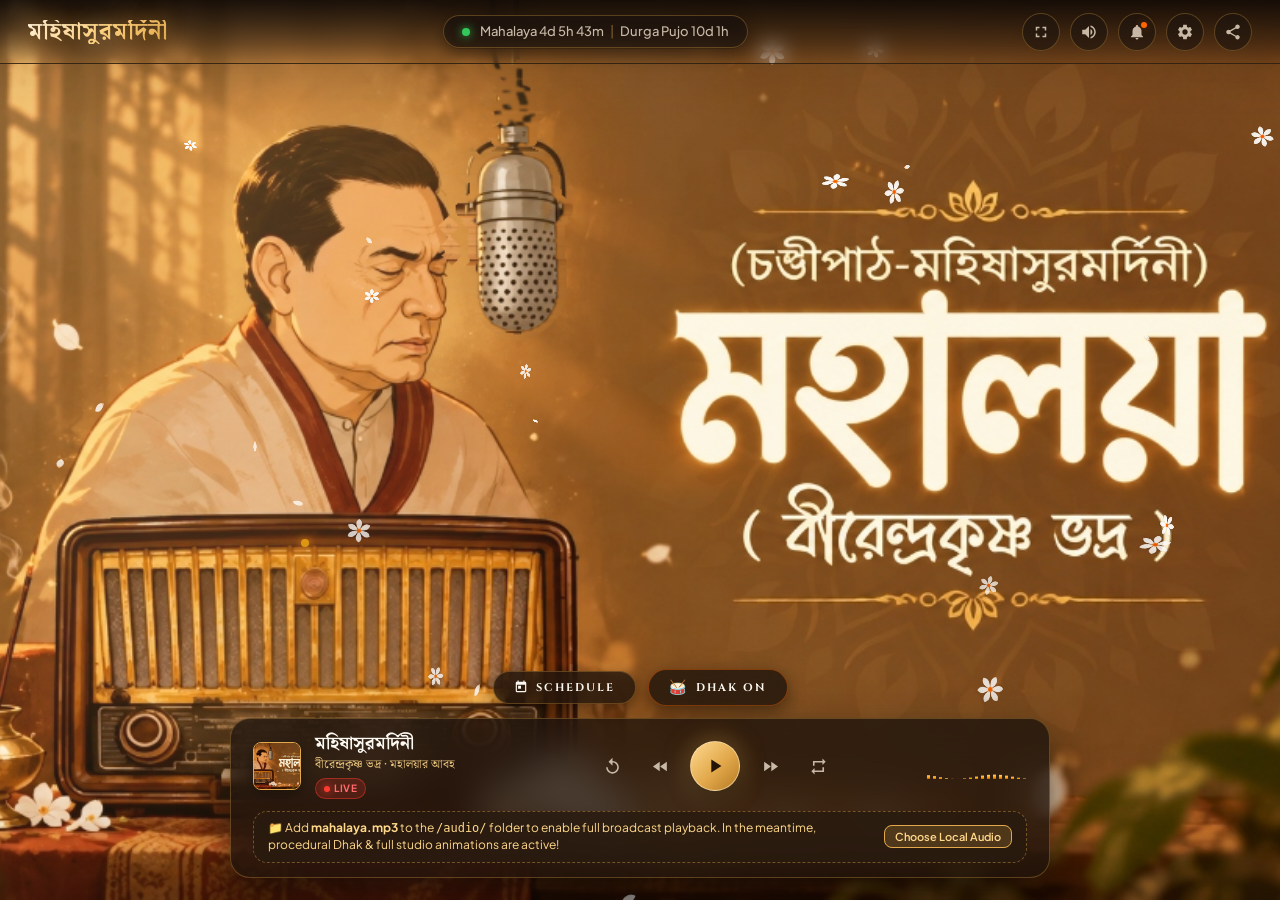
==== index.html @ e79a0636 "Initial Mahalaya website" ====
<!DOCTYPE html>
<html lang="bn">
<head>
  <meta charset="UTF-8">
  <meta name="viewport" content="width=device-width, initial-scale=1.0, maximum-scale=5.0">
  <title>মহিষাসুরমর্দিনী | মহালয়ার পুণ্য প্রভাত - বীরেন্দ্রকৃষ্ণ ভদ্র</title>
  <meta name="description" content="মহিষাসুরমর্দিনী - মহালয়ার পুণ্য প্রভাতে বীরেন্দ্রকৃষ্ণ ভদ্রের চণ্ডীপাঠ ও ঐতিহ্যবাহী ঢাকের আবহ। জীবন্ত মহালয়া আর্টওয়ার্ক ও পূর্ণপর্দা ডিজিটাল রেডিও অভিজ্ঞতা।">
  <meta name="theme-color" content="#120c08">

  <!-- Google Fonts: Heritage Bengali & Classical Display -->
  <link rel="preconnect" href="https://fonts.googleapis.com">
  <link rel="preconnect" href="https://fonts.gstatic.com" crossorigin>
  <link href="https://fonts.googleapis.com/css2?family=Cinzel:wght@600;700;800;900&family=Noto+Serif+Bengali:wght@400;600;700;800&family=Plus+Jakarta+Sans:wght@400;500;600;700&display=swap" rel="stylesheet">

  <link rel="stylesheet" href="css/style.css">
</head>
<body class="fullscreen-app">

  <!-- =======================================================================
       FULLSCREEN CINEMATIC ARTWORK STAGE (FILLS ENTIRE SCREEN)
       ======================================================================= -->
  <div class="fullscreen-stage" aria-label="মহালয়া পূর্ণপর্দা সম্প্রচারমঞ্চ">
    <div class="art-stage-container">
      <div class="camera-breathe">
        <!-- Layer 1: Inpainted Studio Background Base -->
        <img src="assets/art_base_inpainted.png" alt="মহালয়া স্টুডিও প্রেক্ষাপট" class="art-layer layer-base">

        <!-- Layer 2: Narrator Torso / Breathing Animation -->
        <img src="assets/narrator_torso.png" alt="" class="art-layer layer-torso" aria-hidden="true">

        <!-- Layer 3: Narrator Head / Quiet Concentration Micro-Nod -->
        <img src="assets/narrator_head.png" alt="" class="art-layer layer-head" aria-hidden="true">

        <!-- Layer 4: Vintage Studio Ribbon Microphone (Pendulum Sway) -->
        <img src="assets/mic_layer.png" alt="" class="art-layer layer-mic" aria-hidden="true">

        <!-- Layer 5: Foreground Table, Stationary Radio, Incense Burner, Table Flowers -->
        <img src="assets/foreground_layer.png" alt="" class="art-layer layer-foreground" aria-hidden="true">

        <!-- Layer 6: Vintage Tube Radio Warm Valve Glow Overlay -->
        <div class="radio-valve-glow" aria-hidden="true"></div>

        <!-- Layer 7: Radio Indicator / Tuning Light -->
        <div class="radio-indicator-light" aria-hidden="true"></div>

        <!-- Layer 8: Incense Smoke Simulation Canvas -->
        <canvas id="smokeCanvas" class="smoke-canvas" aria-hidden="true"></canvas>

        <!-- Layer 9: Sheuli Flower Shower Canvas (White star petals + Saffron center) -->
        <canvas id="sheuliCanvas" class="sheuli-canvas" aria-hidden="true"></canvas>

        <!-- Layer 10: Golden Morning God-Rays & Studio Warmth Overlay -->
        <div class="god-rays-overlay" aria-hidden="true"></div>

        <!-- Layer 11: Soft Studio Vignette -->
        <div class="studio-vignette" aria-hidden="true"></div>
      </div>
    </div>
  </div>

  <!-- =======================================================================
       SITE HEADER (FLOATING GLASS BAR OVER ARTWORK)
       ======================================================================= -->
  <header class="site-header" role="banner">
    <!-- Brand / Title: মহিষাসুরমর্দিনী -->
    <div class="brand" aria-label="মহিষাসুরমর্দিনী">
      <span class="brand-title">মহিষাসুরমর্দিনী</span>
    </div>

    <!-- Center Glass Status Pill (Countdowns ONLY, no online count) -->
    <div class="status-pill" role="status" aria-live="polite">
      <span class="live-dot"></span>
      <span class="pill-text">
        <span id="mahalayaCountdown">Mahalaya 4d 5h 43m</span>
        <span class="pill-sep">|</span>
        <span id="durgaPujoCountdown">Durga Pujo 10d 1h</span>
      </span>
    </div>

    <!-- Right Header Action Icons -->
    <div class="header-actions">
      <!-- Fullscreen Toggle Button -->
      <button class="icon-btn" id="btnFullscreen" title="পূর্ণপর্দা মোড (Full Screen)" aria-label="Toggle Full Screen">
        <svg viewBox="0 0 24 24" fill="currentColor">
          <path d="M7 14H5v5h5v-2H7v-3zm-2-4h2V7h3V5H5v5zm12 7h-3v2h5v-5h-2v3zM14 5v2h3v3h2V5h-5z"/>
        </svg>
      </button>

      <!-- Mute / Unmute Quick Sound -->
      <button class="icon-btn" id="btnMute" title="শব্দ নিয়ন্ত্রণ (Sound)" aria-label="Toggle Mute">
        <svg viewBox="0 0 24 24" fill="currentColor">
          <path d="M3 9v6h4l5 5V4L7 9H3zm13.5 3c0-1.77-1.02-3.29-2.5-4.03v8.05c1.48-.73 2.5-2.25 2.5-4.02zM14 3.23v2.06c2.89.86 5 3.54 5 6.71s-2.11 5.85-5 6.71v2.06c4.01-.91 7-4.49 7-8.77s-2.99-7.86-7-8.77z"/>
        </svg>
      </button>

      <!-- Notifications -->
      <button class="icon-btn" id="btnNotif" title="বিজ্ঞপ্তি (Notifications)" aria-label="Notifications">
        <span class="badge-dot"></span>
        <svg viewBox="0 0 24 24" fill="currentColor">
          <path d="M12 22c1.1 0 2-.9 2-2h-4c0 1.1.89 2 2 2zm6-6v-5c0-3.07-1.64-5.64-4.5-6.32V4c0-.83-.67-1.5-1.5-1.5s-1.5.67-1.5 1.5v.68C7.63 5.36 6 7.92 6 11v5l-2 2v1h16v-1l-2-2z"/>
        </svg>
      </button>

      <!-- Settings -->
      <button class="icon-btn" id="btnSettings" title="সেটিংস (Settings)" aria-label="Settings">
        <svg viewBox="0 0 24 24" fill="currentColor">
          <path d="M19.14 12.94c.04-.3.06-.61.06-.94 0-.32-.02-.64-.07-.94l2.03-1.58c.18-.14.23-.41.12-.61l-1.92-3.32c-.12-.22-.37-.29-.59-.22l-2.39.96c-.5-.38-1.03-.7-1.62-.94l-.36-2.54c-.04-.24-.24-.41-.48-.41h-3.84c-.24 0-.43.17-.47.41l-.36 2.54c-.59.24-1.13.57-1.62.94l-2.39-.96c-.22-.08-.47 0-.59.22L2.74 8.87c-.12.21-.08.47.12.61l2.03 1.58c-.05.3-.09.63-.09.94s.02.64.07.94l-2.03 1.58c-.18.14-.23.41-.12.61l1.92 3.32c.12.22.37.29.59.22l2.39-.96c.5.38 1.03.7 1.62.94l.36 2.54c.05.24.24.41.48.41h3.84c.24 0 .44-.17.47-.41l.36-2.54c.59-.24 1.13-.56 1.62-.94l2.39.96c.22.08.47 0 .59-.22l1.92-3.32c.12-.22.07-.47-.12-.61l-2.01-1.58zM12 15.6c-1.98 0-3.6-1.62-3.6-3.6s1.62-3.6 3.6-3.6 3.6 1.62 3.6 3.6-1.62 3.6-3.6 3.6z"/>
        </svg>
      </button>

      <!-- Share -->
      <button class="icon-btn" id="btnShare" title="শেয়ার করুন (Share)" aria-label="Share">
        <svg viewBox="0 0 24 24" fill="currentColor">
          <path d="M18 16.08c-.76 0-1.44.3-1.96.77L8.91 12.7c.05-.23.09-.46.09-.7s-.04-.47-.09-.7l7.05-4.11c.54.5 1.25.81 2.04.81 1.66 0 3-1.34 3-3s-1.34-3-3-3-3 1.34-3 3c0 .24.04.47.09.7L8.04 9.81C7.5 9.31 6.79 9 6 9c-1.66 0-3 1.34-3 3s1.34 3 3 3c.79 0 1.5-.31 2.04-.81l7.12 4.16c-.05.21-.08.43-.08.65 0 1.61 1.31 2.92 2.92 2.92 1.61 0 2.92-1.31 2.92-2.92s-1.31-2.92-2.92-2.92z"/>
        </svg>
      </button>

      <!-- Notification Dropdown Panel -->
      <div class="notif-dropdown" id="notifDropdown">
        <div style="font-weight: 700; color: var(--gold-light); margin-bottom: 8px;">আকাশবাণী বিশেষ বার্তা</div>
        <p style="margin-bottom: 8px; line-height: 1.4;">✨ শুভ মহালয়া! দেবীপক্ষের সূচনায় মাতৃবন্দনা শুরু হলো। ভোর চারটায় বীরেন্দ্রকৃষ্ণ ভদ্রের উদাত্ত কণ্ঠের চণ্ডীপাঠ শুনুন।</p>
        <p style="font-size: 11px; color: var(--text-dim);">১ গার্স্টিন প্লেস, কলকাতা · ঐতিহাসিক মহিষাসুরমর্দিনী</p>
      </div>
    </div>
  </header>

  <!-- =======================================================================
       FLOATING BOTTOM CONTROLS DOCK (OVER ARTWORK)
       ======================================================================= -->
  <div class="bottom-dock-container" role="region" aria-label="রেডিও কন্ট্রোল ও প্লেয়ার">

    <!-- Action Buttons Row (Schedule, Dhak) -->
    <div class="hero-actions floating-actions">
      <button class="glass-btn" id="btnSchedule">
        <svg viewBox="0 0 24 24"><path d="M19 3h-1V1h-2v2H8V1H6v2H5c-1.11 0-1.99.9-1.99 2L3 19c0 1.1.89 2 2 2h14c1.1 0 2-.9 2-2V5c0-1.1-.9-2-2-2zm0 16H5V8h14v11zM7 10h5v5H7z"/></svg>
        SCHEDULE
      </button>
      <button class="glass-btn dhak-btn" id="btnDhakHero">
        <span class="drum-icon">🥁</span>
        <span id="heroDhakLabel">DHAK ON</span>
      </button>
    </div>

    <!-- Floating Mahalaya Radio Player (STRICTLY NO TIMELINE / NO DURATION) -->
    <div class="player-dock">
      <div class="player-card">
        <div class="player-main-row">
          <!-- Thumbnail & Titles -->
          <div class="track-info-group">
            <div class="track-thumbnail">
              <img src="assets/mahalaya-art.jpg" alt="মহিষাসুরমর্দিনী">
            </div>
            <div class="track-text">
              <div class="track-title">মহিষাসুরমর্দিনী</div>
              <div class="track-artist">বীরেন্দ্রকৃষ্ণ ভদ্র · মহালয়ার আবহ</div>
              <div class="badge-group">
                <span class="badge-live">
                  <span class="dot"></span> LIVE
                </span>
              </div>
            </div>
          </div>

          <!-- Radio Broadcast Controls (NO TIMELINE, NO PROGRESS BAR) -->
          <div class="player-controls">
            <!-- Restart from beginning -->
            <button class="ctrl-btn" id="btnRestart" title="প্রথম থেকে শুরু করুন (Restart)" aria-label="Restart broadcast">
              <svg viewBox="0 0 24 24" fill="currentColor">
                <path d="M12 5V1L7 6l5 5V7c3.31 0 6 2.69 6 6s-2.69 6-6 6-6-2.69-6-6H4c0 4.42 3.58 8 8 8s8-3.58 8-8-3.58-8-8-8z"/>
              </svg>
            </button>

            <!-- Rewind 15 seconds -->
            <button class="ctrl-btn" id="btnRewind" title="১৫ সেকেন্ড পেছনে (Rewind 15s)" aria-label="Rewind 15 seconds">
              <svg viewBox="0 0 24 24" fill="currentColor">
                <path d="M11 18V6l-8.5 6 8.5 6zm.5-6l8.5 6V6l-8.5 6z"/>
              </svg>
            </button>

            <!-- Central Prominent Play / Pause -->
            <button class="btn-play-hero" id="btnPlay" title="সম্প্রচার শুরু করুন (Play/Pause)" aria-label="Play broadcast">
              <svg viewBox="0 0 24 24" fill="currentColor">
                <path d="M8 5v14l11-7z"/>
              </svg>
            </button>

            <!-- Forward 15 seconds -->
            <button class="ctrl-btn" id="btnForward" title="১৫ সেকেন্ড এগিয়ে (Forward 15s)" aria-label="Forward 15 seconds">
              <svg viewBox="0 0 24 24" fill="currentColor">
                <path d="M4 18l8.5-6L4 6v12zm9-12v12l8.5-6L13 6z"/>
              </svg>
            </button>

            <!-- Toggle Loop -->
            <button class="ctrl-btn" id="btnLoop" title="নিরবচ্ছিন্ন লুপ (Toggle Loop)" aria-label="Toggle loop">
              <svg viewBox="0 0 24 24" fill="currentColor">
                <path d="M7 7h10v3l4-4-4-4v3H5v6h2V7zm10 10H7v-3l-4 4 4 4v-3h12v-6h-2v4z"/>
              </svg>
            </button>
          </div>

          <!-- Right Group: Analog Spectrum Meters -->
          <div class="player-right-group">
            <canvas id="radioVisualizer" class="radio-visualizer-canvas" title="রেডিও তরঙ্গের মাত্রা (Analog Spectrum)"></canvas>
          </div>
        </div>

        <!-- Missing Audio Placeholder Notification Banner -->
        <div class="audio-notice-banner hidden" id="audioMissingNotice" role="alert">
          <div class="notice-content">
            <span>📁 Add <strong>mahalaya.mp3</strong> to the <code>/audio/</code> folder to enable full broadcast playback. In the meantime, procedural Dhak & full studio animations are active!</span>
          </div>
          <div>
            <label for="localAudioInput" class="choose-audio-label">
              Choose Local Audio
            </label>
            <input type="file" id="localAudioInput" accept="audio/*" style="display: none;">
          </div>
        </div>
      </div>
    </div>
  </div>

  <!-- =======================================================================
       MODALS: PLAYLISTS, SCHEDULE, SETTINGS
       ======================================================================= -->
  <div class="modal-overlay" id="modalOverlay">
    <!-- Playlists Modal -->
    <div class="modal" id="playlistsModal" role="dialog" aria-labelledby="playlistsTitle">
      <div class="modal-header">
        <h2 class="modal-title" id="playlistsTitle">মহিষাসুরমর্দিনী সূচি</h2>
        <button class="modal-close" aria-label="Close modal">&times;</button>
      </div>
      <div class="playlist-list">
        <div class="playlist-item">
          <div class="item-left">
            <span class="item-idx">০১</span>
            <div>
              <div class="item-name">যা দেবী সর্বভূতেষু</div>
              <div class="item-artist">বীরেন্দ্রকৃষ্ণ ভদ্র · চণ্ডীপাঠ ও স্তোত্র</div>
            </div>
          </div>
          <span style="font-size: 12px; color: var(--gold-light);">সূচনা</span>
        </div>
        <div class="playlist-item">
          <div class="item-left">
            <span class="item-idx">০২</span>
            <div>
              <div class="item-name">বাজলো তোমার আলোর বেণু</div>
              <div class="item-artist">সুপ্রীতি ঘোষ · সঙ্গীত পরিচালনা: পঙ্কজ মল্লিক</div>
            </div>
          </div>
          <span style="font-size: 12px; color: var(--gold-light);">গান</span>
        </div>
        <div class="playlist-item">
          <div class="item-left">
            <span class="item-idx">০৩</span>
            <div>
              <div class="item-name">রূপং দেহি জয়ং দেহি</div>
              <div class="item-artist">বীরেন্দ্রকৃষ্ণ ভদ্র · দেব্যপরাধক্ষমাস্তোত্রম্</div>
            </div>
          </div>
          <span style="font-size: 12px; color: var(--gold-light);">স্তোত্র</span>
        </div>
        <div class="playlist-item">
          <div class="item-left">
            <span class="item-idx">০৪</span>
            <div>
              <div class="item-name">তব অচিন্ত্য রূপচরিত মহিমা</div>
              <div class="item-artist">দ্বিজেন মুখোপাধ্যায় · আগমনী গান</div>
            </div>
          </div>
          <span style="font-size: 12px; color: var(--gold-light);">গান</span>
        </div>
        <div class="playlist-item">
          <div class="item-left">
            <span class="item-idx">০৫</span>
            <div>
              <div class="item-name">অহং রুদ্রেভির্বসুভিশ্চরামি</div>
              <div class="item-artist">দেবীসূক্তম্ · বীরেন্দ্রকৃষ্ণ ভদ্র</div>
            </div>
          </div>
          <span style="font-size: 12px; color: var(--gold-light);">স্তোত্র</span>
        </div>
        <div class="playlist-item">
          <div class="item-left">
            <span class="item-idx">০৬</span>
            <div>
              <div class="item-name">শান্ত্যাকারে ভুজগশয়নং</div>
              <div class="item-artist">সমাপ্তি স্তোত্র ও আশির্বচন</div>
            </div>
          </div>
          <span style="font-size: 12px; color: var(--gold-light);">সমাপ্তি</span>
        </div>
      </div>
      <p style="font-size: 12px; color: var(--text-dim); margin-top: 18px; line-height: 1.5;">
        * ১৯৩১ সাল থেকে অল ইন্ডিয়া রেডিও (আকাশবাণী কলকাতা)-র প্রভাতী মহিষাসুরমর্দিনী এক অবিচ্ছেদ্য শারদীয় অনুভূতি।
      </p>
    </div>

    <!-- Schedule Modal -->
    <div class="modal" id="scheduleModal" role="dialog" aria-labelledby="scheduleTitle">
      <div class="modal-header">
        <h2 class="modal-title" id="scheduleTitle">শারদীয়া নির্ঘণ্ট ও সময়সূচি</h2>
        <button class="modal-close" aria-label="Close modal">&times;</button>
      </div>
      <table class="schedule-table">
        <tbody>
          <tr>
            <td class="tithi">মহালয়া অমাবস্যা</td>
            <td class="desc">ভোর ৪:০০ টায় আকাশবাণী সম্প্রচার ও তর্পণাদি</td>
          </tr>
          <tr>
            <td class="tithi">মহা ষষ্ঠী</td>
            <td class="desc">বোধন, আমন্ত্রণ ও অধিবাস · দেবীপক্ষের পূজা আরম্ভ</td>
          </tr>
          <tr>
            <td class="tithi">মহা সপ্তমী</td>
            <td class="desc">নবপত্রিকা প্রবেশ ও প্রাণপ্রতিষ্ঠা পূজা</td>
          </tr>
          <tr>
            <td class="tithi">মহা অষ্টমী</td>
            <td class="desc">কুমারী পূজা ও পুণ্য সন্ধিপূজা (১০৮ পদ্ম ও দীপদান)</td>
          </tr>
          <tr>
            <td class="tithi">মহা নবমী</td>
            <td class="desc">নবমী বিহিত পূজা ও মহাহোম</td>
          </tr>
          <tr>
            <td class="tithi">বিজয়া দশমী</td>
            <td class="desc">অপরাহ্ন বিসর্জন, সিঁদুর খেলা ও শান্তিজল গ্রহণ</td>
          </tr>
        </tbody>
      </table>
    </div>

    <!-- Settings Modal -->
    <div class="modal" id="settingsModal" role="dialog" aria-labelledby="settingsTitle">
      <div class="modal-header">
        <h2 class="modal-title" id="settingsTitle">অভিজ্ঞতা ও সেটিংস</h2>
        <button class="modal-close" aria-label="Close modal">&times;</button>
      </div>

      <!-- Dhak Volume Slider -->
      <div class="setting-row">
        <div class="setting-label">
          <span>ঢাকের আয়তন (Dhak Volume)</span>
          <span class="setting-sub">ঐতিহ্যবাহী ঢাকের বাজনার মাত্রা</span>
        </div>
        <input type="range" id="dhakVolumeSlider" min="0" max="1" step="0.05" value="0.38" style="accent-color: var(--gold-primary); width: 120px;">
      </div>

      <!-- Sheuli Density Selector -->
      <div class="setting-row">
        <div class="setting-label">
          <span>শিউলি ফুলের ঘনত্ব (Sheuli Shower)</span>
          <span class="setting-sub">ঝরে পড়া শিউলি ফুলের সংখ্যা</span>
        </div>
        <div class="density-group">
          <button class="density-btn" data-density="subtle">মৃদু</button>
          <button class="density-btn active" data-density="normal">স্বাভাবিক</button>
          <button class="density-btn" data-density="lush">নিবিড়</button>
        </div>
      </div>

      <!-- God-rays Toggle -->
      <div class="setting-row">
        <div class="setting-label">
          <span>ভোরের আলোকচ্ছটা (Sun Rays)</span>
          <span class="setting-sub">জানালা দিয়ে আসা সোনালী রোদ</span>
        </div>
        <input type="checkbox" id="toggleGodRays" checked style="accent-color: var(--gold-primary); transform: scale(1.3);">
      </div>
    </div>
  </div>

  <!-- Scripts -->
  <script src="js/dhak.js"></script>
  <script src="js/sheuli.js"></script>
  <script src="js/smoke.js"></script>
  <script src="js/audio.js"></script>
  <script src="js/app.js"></script>
</body>
</html>
---- css/style.css ----
/* ==========================================================================
   মহিষাসুরমর্দিনী - VINTAGE MAHALAYA DIGITAL RADIO EXPERIENCE
   Design System: Heritage Bengali Typography, Warm Studio Sepia & Gold,
   Glassmorphism, Fullscreen Cinematic Atmospheric Depth.
   ========================================================================== */

:root {
  --font-bengali: 'Noto Serif Bengali', 'Tiro Bangla', serif;
  --font-display: 'Cinzel', 'Playfair Display', serif;
  --font-sans: 'Plus Jakarta Sans', -apple-system, BlinkMacSystemFont, sans-serif;

  /* Color Palette */
  --bg-deep: #0b0705;
  --bg-card: rgba(24, 16, 11, 0.76);
  --bg-card-border: rgba(226, 168, 75, 0.3);
  --bg-card-hover: rgba(42, 30, 20, 0.88);

  --gold-primary: #e2a84b;
  --gold-light: #ffd88a;
  --gold-dark: #b87b28;
  --gold-glow: rgba(226, 168, 75, 0.4);

  --saffron-sheuli: #ff6600;
  --saffron-light: #ff8833;
  --saffron-glow: rgba(255, 102, 0, 0.4);

  --text-main: #fdfaf4;
  --text-muted: #c8b9a7;
  --text-dim: #8e8072;

  --live-red: #ff3b30;
  --live-green: #34c759;

  --radius-sm: 8px;
  --radius-md: 14px;
  --radius-lg: 20px;
  --radius-pill: 999px;

  --transition-fast: 0.2s ease;
  --transition-normal: 0.35s cubic-bezier(0.16, 1, 0.3, 1);
}

*, *::before, *::after {
  box-sizing: border-box;
  margin: 0;
  padding: 0;
}

html, body.fullscreen-app {
  width: 100vw;
  height: 100vh;
  margin: 0;
  padding: 0;
  overflow: hidden; /* Run in full screen without scrolling */
  background-color: var(--bg-deep);
  color: var(--text-main);
  font-family: var(--font-sans);
  line-height: 1.5;
  -webkit-font-smoothing: antialiased;
}

/* ==========================================================================
   FULLSCREEN CINEMATIC ARTWORK STAGE (FILLS ENTIRE SCREEN)
   ========================================================================== */
.fullscreen-stage {
  position: fixed;
  inset: 0;
  width: 100vw;
  height: 100vh;
  overflow: hidden;
  display: flex;
  align-items: center;
  justify-content: center;
  z-index: 1;
  background-color: var(--bg-deep);
}

.art-stage-container {
  position: relative;
  /* Fills screen completely in 16:9 aspect ratio */
  width: 100vw;
  height: 56.25vw; /* 16:9 */
  min-height: 100vh;
  min-width: 177.78vh; /* 16:9 */
  overflow: hidden;
  box-shadow: inset 0 0 100px rgba(0, 0, 0, 0.7);
}

/* Camera breathing container: ultra-slow 24s cinematic zoom loop */
.camera-breathe {
  position: absolute;
  top: 0;
  left: 0;
  width: 100%;
  height: 100%;
  animation: cinematicParallax 24s ease-in-out infinite alternate;
  transform-origin: 50% 50%;
}

@keyframes cinematicParallax {
  0% { transform: scale(1.0) translate(0, 0); }
  50% { transform: scale(1.02) translate(-2px, -1px); }
  100% { transform: scale(1.012) translate(1.5px, 1px); }
}

/* Universal Layer Positioning (all layers match 1024x576 base) */
.art-layer {
  position: absolute;
  top: 0;
  left: 0;
  width: 100%;
  height: 100%;
  object-fit: cover;
  pointer-events: none;
  user-select: none;
}

/* Layer 1: Base Background */
.layer-base {
  z-index: 1;
}

/* Layer 2: Narrator Torso - Breathing Animation */
.layer-torso {
  z-index: 2;
  transform-origin: 29.3% 66%; /* Narrator torso pivot */
  animation: narratorBreathing 6.8s ease-in-out infinite;
}

@keyframes narratorBreathing {
  0%, 100% {
    transform: translateY(0px) scale(1.0, 1.0);
  }
  50% {
    transform: translateY(-1.8px) scale(1.006, 1.014);
  }
}

/* Layer 3: Narrator Head - Subtle Concentration Micro-Nod */
.layer-head {
  z-index: 3;
  transform-origin: 30.3% 40%; /* Neck pivot */
  animation: narratorConcentration 12.5s ease-in-out infinite;
}

@keyframes narratorConcentration {
  0%, 100% {
    transform: rotate(0deg) translateY(0px);
  }
  38% {
    transform: rotate(0.42deg) translateY(-0.8px);
  }
  75% {
    transform: rotate(-0.35deg) translateY(-0.3px);
  }
}

/* Layer 4: Microphone - Organic Pendulum Sway */
.layer-mic {
  z-index: 4;
  transform-origin: 41.02% 0%; /* Anchored at ceiling wire mount */
  animation: micPendulumSway 7.8s ease-in-out infinite alternate;
}

@keyframes micPendulumSway {
  0% {
    transform: rotate(-0.55deg) translateX(-1px);
  }
  100% {
    transform: rotate(0.55deg) translateX(1px);
  }
}

/* Layer 5: Foreground Table, Radio, Incense Burner, Table Flowers */
.layer-foreground {
  z-index: 5;
}

/* Layer 6: Radio Valve Glow Effect */
.radio-valve-glow {
  position: absolute;
  left: 14%;
  top: 58%;
  width: 32%;
  height: 32%;
  background: radial-gradient(circle, rgba(255, 160, 40, 0.4) 0%, rgba(255, 120, 20, 0.15) 55%, transparent 80%);
  filter: blur(14px);
  opacity: 0.35;
  mix-blend-mode: screen;
  pointer-events: none;
  z-index: 6;
  animation: valveGlowPulse 4.4s ease-in-out infinite alternate;
  transition: opacity 0.8s ease;
}

.radio-valve-glow.broadcast-active {
  opacity: 0.72;
  filter: blur(16px);
  animation: valveGlowBroadcast 2.8s ease-in-out infinite alternate;
}

@keyframes valveGlowPulse {
  0% { opacity: 0.3; transform: scale(0.98); }
  100% { opacity: 0.52; transform: scale(1.02); }
}

@keyframes valveGlowBroadcast {
  0% { opacity: 0.55; transform: scale(0.97); }
  100% { opacity: 0.82; transform: scale(1.05); }
}

/* Layer 7: Radio Indicator Tuning Light */
.radio-indicator-light {
  position: absolute;
  left: 28.8%;
  top: 59.9%;
  width: 8px;
  height: 8px;
  border-radius: 50%;
  background-color: #ffaa00;
  box-shadow: 0 0 10px #ff9900, 0 0 20px #ff6600;
  opacity: 0.75;
  pointer-events: none;
  z-index: 7;
  animation: indicatorBlink 3.6s ease-in-out infinite alternate;
}

.radio-indicator-light.broadcast-active {
  background-color: #34c759;
  box-shadow: 0 0 12px #34c759, 0 0 24px rgba(52, 199, 89, 0.7);
  opacity: 1;
}

@keyframes indicatorBlink {
  0%, 100% { opacity: 0.65; transform: scale(0.95); }
  50% { opacity: 0.95; transform: scale(1.15); }
}

/* Layer 8: Incense Smoke Canvas */
.smoke-canvas {
  position: absolute;
  top: 0;
  left: 0;
  width: 100%;
  height: 100%;
  pointer-events: none;
  z-index: 8;
}

/* Layer 9: Sheuli Flower Shower Canvas */
.sheuli-canvas {
  position: absolute;
  top: 0;
  left: 0;
  width: 100%;
  height: 100%;
  pointer-events: none;
  z-index: 9;
}

/* Layer 10: Golden Morning God-Rays & Studio Warmth Overlay */
.god-rays-overlay {
  position: absolute;
  top: 0;
  left: 0;
  width: 100%;
  height: 100%;
  pointer-events: none;
  z-index: 10;
  background: radial-gradient(circle at 12% 18%, rgba(255, 210, 130, 0.24) 0%, rgba(255, 175, 75, 0.08) 45%, transparent 75%),
              linear-gradient(135deg, rgba(255, 220, 150, 0.12) 0%, transparent 50%);
  mix-blend-mode: screen;
  animation: godRaysBreathe 16s ease-in-out infinite alternate;
}

@keyframes godRaysBreathe {
  0% { opacity: 0.65; }
  100% { opacity: 0.95; }
}

/* Soft Studio Vignette */
.studio-vignette {
  position: absolute;
  top: 0;
  left: 0;
  width: 100%;
  height: 100%;
  pointer-events: none;
  z-index: 11;
  box-shadow: inset 0 0 110px rgba(11, 7, 5, 0.65);
}

/* ==========================================================================
   SITE HEADER (FLOATING GLASS BAR OVER FULLSCREEN ARTWORK)
   ========================================================================== */
.site-header {
  position: fixed;
  top: 0;
  left: 0;
  width: 100%;
  height: 64px;
  padding: 0 28px;
  display: flex;
  align-items: center;
  justify-content: space-between;
  background: linear-gradient(180deg, rgba(11, 7, 5, 0.85) 0%, rgba(11, 7, 5, 0.3) 70%, transparent 100%);
  backdrop-filter: blur(10px);
  -webkit-backdrop-filter: blur(10px);
  z-index: 100;
  border-bottom: 1px solid rgba(226, 168, 75, 0.12);
}

/* Brand: মহিষাসুরমর্দিনী */
.brand {
  display: flex;
  align-items: center;
  user-select: none;
}

.brand-title {
  font-family: var(--font-bengali);
  font-size: 24px;
  font-weight: 700;
  letter-spacing: 0.8px;
  background: linear-gradient(135deg, #fff5e3 0%, #ffd88a 50%, #e2a84b 100%);
  -webkit-background-clip: text;
  -webkit-text-fill-color: transparent;
  text-shadow: 0 0 20px var(--gold-glow);
  line-height: 1;
}

/* Status Pill: Countdown ONLY */
.status-pill {
  display: flex;
  align-items: center;
  gap: 10px;
  padding: 6px 18px;
  background: rgba(30, 20, 14, 0.65);
  border: 1px solid var(--bg-card-border);
  border-radius: var(--radius-pill);
  font-size: 13px;
  font-weight: 500;
  color: var(--text-muted);
  box-shadow: 0 4px 18px rgba(0, 0, 0, 0.4);
  backdrop-filter: blur(8px);
}

.live-dot {
  width: 8px;
  height: 8px;
  background-color: var(--live-green);
  border-radius: 50%;
  box-shadow: 0 0 10px var(--live-green);
  animation: pulseDot 2s infinite ease-in-out;
}

@keyframes pulseDot {
  0%, 100% { opacity: 1; transform: scale(1); }
  50% { opacity: 0.4; transform: scale(0.85); }
}

.pill-sep {
  color: rgba(226, 168, 75, 0.45);
  margin: 0 4px;
}

/* Header Action Icons */
.header-actions {
  display: flex;
  align-items: center;
  gap: 10px;
  position: relative;
}

.icon-btn {
  width: 38px;
  height: 38px;
  display: inline-flex;
  align-items: center;
  justify-content: center;
  background: rgba(30, 20, 14, 0.65);
  border: 1px solid var(--bg-card-border);
  border-radius: 50%;
  color: var(--text-muted);
  cursor: pointer;
  transition: all var(--transition-fast);
  position: relative;
}

.icon-btn:hover {
  color: var(--gold-light);
  border-color: var(--gold-primary);
  background: rgba(56, 38, 25, 0.85);
  transform: translateY(-1px);
  box-shadow: 0 4px 14px var(--gold-glow);
}

.icon-btn.active {
  color: var(--gold-light);
  border-color: var(--gold-primary);
  background: rgba(72, 48, 28, 0.9);
}

.icon-btn svg {
  width: 18px;
  height: 18px;
}

.badge-dot {
  position: absolute;
  top: 8px;
  right: 8px;
  width: 6px;
  height: 6px;
  background-color: var(--saffron-sheuli);
  border-radius: 50%;
  box-shadow: 0 0 8px var(--saffron-glow);
}

/* ==========================================================================
   FLOATING BOTTOM CONTROLS DOCK (OVER ARTWORK)
   ========================================================================== */
.bottom-dock-container {
  position: fixed;
  bottom: 22px;
  left: 50%;
  transform: translateX(-50%);
  width: calc(100% - 40px);
  max-width: 820px;
  display: flex;
  flex-direction: column;
  align-items: center;
  gap: 12px;
  z-index: 50;
  pointer-events: auto;
}

/* Action Buttons Row */
.floating-actions {
  display: flex;
  align-items: center;
  justify-content: center;
  gap: 12px;
  flex-wrap: wrap;
}

.glass-btn {
  display: inline-flex;
  align-items: center;
  gap: 8px;
  padding: 8px 20px;
  background: rgba(24, 16, 11, 0.75);
  border: 1px solid var(--bg-card-border);
  border-radius: var(--radius-pill);
  font-family: var(--font-display);
  font-size: 11px;
  font-weight: 700;
  letter-spacing: 2px;
  color: var(--text-main);
  cursor: pointer;
  backdrop-filter: blur(12px);
  -webkit-backdrop-filter: blur(12px);
  transition: all var(--transition-normal);
  box-shadow: 0 6px 18px rgba(0, 0, 0, 0.45);
}

.glass-btn:hover {
  background: rgba(56, 38, 24, 0.9);
  border-color: var(--gold-primary);
  color: var(--gold-light);
  transform: translateY(-2px);
  box-shadow: 0 8px 24px rgba(226, 168, 75, 0.35);
}

.glass-btn svg {
  width: 14px;
  height: 14px;
  fill: currentColor;
}

.glass-btn.dhak-btn {
  border-color: rgba(255, 102, 0, 0.4);
}

.glass-btn.dhak-btn:hover,
.glass-btn.dhak-btn.active {
  background: rgba(65, 30, 10, 0.9);
  border-color: var(--saffron-sheuli);
  box-shadow: 0 8px 24px var(--saffron-glow);
  color: #ffcc99;
}

.drum-icon {
  font-size: 14px;
}

/* ==========================================================================
   MAHALAYA FLOATING PLAYER (STRICTLY NO TIMELINE / NO DURATION)
   ========================================================================== */
.player-dock {
  width: 100%;
}

.player-card {
  background: var(--bg-card);
  border: 1px solid var(--bg-card-border);
  border-radius: var(--radius-lg);
  padding: 14px 22px;
  backdrop-filter: blur(20px);
  -webkit-backdrop-filter: blur(20px);
  box-shadow: 0 16px 45px rgba(0, 0, 0, 0.7),
              0 0 30px rgba(226, 168, 75, 0.15);
  display: flex;
  flex-direction: column;
  gap: 12px;
}

.player-main-row {
  display: flex;
  align-items: center;
  justify-content: space-between;
  gap: 16px;
  flex-wrap: wrap;
}

/* Track Info */
.track-info-group {
  display: flex;
  align-items: center;
  gap: 14px;
  min-width: 250px;
}

.track-thumbnail {
  width: 48px;
  height: 48px;
  border-radius: var(--radius-sm);
  overflow: hidden;
  border: 1.5px solid var(--gold-primary);
  box-shadow: 0 4px 14px rgba(0, 0, 0, 0.4);
  flex-shrink: 0;
}

.track-thumbnail img {
  width: 100%;
  height: 100%;
  object-fit: cover;
}

.track-text {
  display: flex;
  flex-direction: column;
  gap: 2px;
}

.track-title {
  font-family: var(--font-bengali);
  font-size: 18px;
  font-weight: 700;
  color: var(--text-main);
  line-height: 1.2;
}

.track-artist {
  font-family: var(--font-bengali);
  font-size: 12px;
  color: var(--gold-light);
  opacity: 0.9;
}

/* Badges */
.badge-group {
  display: flex;
  align-items: center;
  gap: 8px;
  margin-top: 2px;
}

.badge-live {
  display: inline-flex;
  align-items: center;
  gap: 4px;
  padding: 2px 8px;
  background: rgba(255, 59, 48, 0.18);
  border: 1px solid rgba(255, 59, 48, 0.45);
  border-radius: var(--radius-pill);
  font-size: 10px;
  font-weight: 700;
  color: #ff6b6b;
  letter-spacing: 0.5px;
}

.badge-live .dot {
  width: 6px;
  height: 6px;
  background: var(--live-red);
  border-radius: 50%;
  box-shadow: 0 0 8px var(--live-red);
  animation: pulseDot 1.4s infinite ease-in-out;
}

.badge-dhak {
  display: inline-flex;
  align-items: center;
  gap: 5px;
  padding: 2px 8px;
  background: rgba(255, 102, 0, 0.16);
  border: 1px solid rgba(255, 102, 0, 0.35);
  border-radius: var(--radius-pill);
  font-size: 10px;
  font-weight: 600;
  color: #ffaa66;
  transition: all var(--transition-fast);
}

.badge-dhak.active {
  background: rgba(52, 199, 89, 0.2);
  border-color: rgba(52, 199, 89, 0.5);
  color: #55ef8c;
  box-shadow: 0 0 12px rgba(52, 199, 89, 0.35);
}

/* Player Center Controls */
.player-controls {
  display: flex;
  align-items: center;
  gap: 12px;
}

.ctrl-btn {
  background: transparent;
  border: none;
  color: var(--text-muted);
  cursor: pointer;
  display: inline-flex;
  align-items: center;
  justify-content: center;
  width: 36px;
  height: 36px;
  border-radius: 50%;
  transition: all var(--transition-fast);
}

.ctrl-btn:hover {
  color: var(--gold-light);
  background: rgba(226, 168, 75, 0.15);
  transform: scale(1.08);
}

.ctrl-btn.active {
  color: var(--gold-light);
  background: rgba(226, 168, 75, 0.25);
  box-shadow: 0 0 14px var(--gold-glow);
}

.ctrl-btn svg {
  width: 19px;
  height: 19px;
}

/* Play/Pause Central Button */
.btn-play-hero {
  width: 50px;
  height: 50px;
  border-radius: 50%;
  background: linear-gradient(135deg, #ffd98f 0%, #e2a84b 55%, #b57a22 100%);
  border: 1.5px solid rgba(255, 235, 195, 0.6);
  color: #241407;
  display: inline-flex;
  align-items: center;
  justify-content: center;
  cursor: pointer;
  box-shadow: 0 6px 20px rgba(0, 0, 0, 0.5),
              0 0 24px rgba(226, 168, 75, 0.5);
  transition: all var(--transition-normal);
}

.btn-play-hero:hover {
  transform: scale(1.08);
  box-shadow: 0 8px 28px rgba(226, 168, 75, 0.75);
}

.btn-play-hero svg {
  width: 22px;
  height: 22px;
}

.btn-play-hero.playing {
  animation: playPulse 2.8s infinite ease-in-out;
}

@keyframes playPulse {
  0%, 100% { box-shadow: 0 6px 20px rgba(0, 0, 0, 0.5), 0 0 20px rgba(226, 168, 75, 0.4); }
  50% { box-shadow: 0 6px 22px rgba(0, 0, 0, 0.5), 0 0 35px rgba(226, 168, 75, 0.85); }
}

/* Right Visualizer & Dhak Quick Toggle */
.player-right-group {
  display: flex;
  align-items: center;
  gap: 12px;
}

.radio-visualizer-canvas {
  width: 100px;
  height: 26px;
  display: block;
}

.dhak-quick-btn {
  display: inline-flex;
  align-items: center;
  gap: 5px;
  padding: 6px 12px;
  background: rgba(45, 30, 18, 0.65);
  border: 1px solid var(--bg-card-border);
  border-radius: var(--radius-pill);
  font-size: 11px;
  font-weight: 600;
  color: var(--text-muted);
  cursor: pointer;
  transition: all var(--transition-fast);
}

.dhak-quick-btn:hover {
  border-color: var(--saffron-sheuli);
  color: #ffb888;
}

.dhak-quick-btn.active {
  background: rgba(65, 32, 10, 0.85);
  border-color: var(--saffron-sheuli);
  color: #ffcc99;
  box-shadow: 0 0 12px var(--saffron-glow);
}

/* Audio Missing Notice Banner */
.audio-notice-banner {
  display: flex;
  align-items: center;
  justify-content: space-between;
  gap: 12px;
  padding: 8px 14px;
  background: rgba(42, 28, 16, 0.85);
  border: 1px dashed rgba(226, 168, 75, 0.4);
  border-radius: var(--radius-md);
  font-size: 12px;
  color: var(--gold-light);
}

.audio-notice-banner.hidden {
  display: none;
}

.notice-content {
  display: flex;
  align-items: center;
  gap: 8px;
  line-height: 1.4;
}

.choose-audio-label {
  padding: 4px 10px;
  background: rgba(226, 168, 75, 0.2);
  border: 1px solid var(--gold-primary);
  border-radius: var(--radius-sm);
  color: var(--gold-light);
  cursor: pointer;
  font-size: 11px;
  font-weight: 600;
  white-space: nowrap;
  transition: all var(--transition-fast);
}

.choose-audio-label:hover {
  background: var(--gold-primary);
  color: #1a0f07;
}

/* ==========================================================================
   MODAL DIALOGS
   ========================================================================== */
.modal-overlay {
  position: fixed;
  top: 0;
  left: 0;
  width: 100vw;
  height: 100vh;
  background: rgba(10, 6, 4, 0.82);
  backdrop-filter: blur(12px);
  -webkit-backdrop-filter: blur(12px);
  z-index: 200;
  display: none;
  align-items: center;
  justify-content: center;
  padding: 20px;
}

.modal-overlay.active {
  display: flex;
  animation: fadeIn 0.25s ease-out;
}

@keyframes fadeIn {
  from { opacity: 0; }
  to { opacity: 1; }
}

.modal {
  display: none;
  width: 100%;
  max-width: 580px;
  background: rgba(26, 17, 12, 0.96);
  border: 1px solid var(--bg-card-border);
  border-radius: var(--radius-lg);
  padding: 26px;
  box-shadow: 0 24px 70px rgba(0, 0, 0, 0.8),
              0 0 40px rgba(226, 168, 75, 0.2);
  max-height: 85vh;
  overflow-y: auto;
  position: relative;
}

.modal.active {
  display: block;
  animation: modalScale 0.3s cubic-bezier(0.16, 1, 0.3, 1);
}

@keyframes modalScale {
  from { opacity: 0; transform: scale(0.94) translateY(14px); }
  to { opacity: 1; transform: scale(1) translateY(0); }
}

.modal-header {
  display: flex;
  align-items: center;
  justify-content: space-between;
  margin-bottom: 18px;
  padding-bottom: 12px;
  border-bottom: 1px solid rgba(226, 168, 75, 0.2);
}

.modal-title {
  font-family: var(--font-bengali);
  font-size: 22px;
  font-weight: 700;
  color: var(--gold-light);
}

.modal-close {
  background: transparent;
  border: none;
  color: var(--text-muted);
  font-size: 24px;
  line-height: 1;
  cursor: pointer;
  padding: 4px;
  transition: color var(--transition-fast);
}

.modal-close:hover {
  color: var(--gold-light);
}

/* Playlists Modal Items */
.playlist-list {
  display: flex;
  flex-direction: column;
  gap: 10px;
}

.playlist-item {
  display: flex;
  align-items: center;
  justify-content: space-between;
  padding: 10px 14px;
  background: rgba(38, 25, 16, 0.6);
  border: 1px solid rgba(226, 168, 75, 0.15);
  border-radius: var(--radius-md);
  transition: all var(--transition-fast);
}

.playlist-item:hover {
  background: rgba(56, 38, 24, 0.8);
  border-color: var(--gold-primary);
  transform: translateX(4px);
}

.item-left {
  display: flex;
  align-items: center;
  gap: 12px;
}

.item-idx {
  font-family: var(--font-display);
  font-size: 13px;
  font-weight: 700;
  color: var(--gold-primary);
}

.item-name {
  font-family: var(--font-bengali);
  font-size: 15px;
  font-weight: 600;
  color: var(--text-main);
}

.item-artist {
  font-family: var(--font-bengali);
  font-size: 12px;
  color: var(--text-muted);
}

/* Schedule Modal Items */
.schedule-table {
  width: 100%;
  border-collapse: collapse;
}

.schedule-table tr {
  border-bottom: 1px solid rgba(226, 168, 75, 0.12);
}

.schedule-table td {
  padding: 10px 4px;
  font-size: 13px;
}

.schedule-table td.tithi {
  font-family: var(--font-bengali);
  font-weight: 700;
  color: var(--gold-light);
  width: 38%;
}

.schedule-table td.desc {
  font-family: var(--font-bengali);
  color: var(--text-muted);
}

/* Settings Modal */
.setting-row {
  display: flex;
  align-items: center;
  justify-content: space-between;
  padding: 12px 0;
  border-bottom: 1px solid rgba(226, 168, 75, 0.12);
}

.setting-label {
  font-size: 13px;
  color: var(--text-main);
  display: flex;
  flex-direction: column;
}

.setting-sub {
  font-size: 11px;
  color: var(--text-muted);
}

.density-group {
  display: flex;
  gap: 6px;
}

.density-btn {
  padding: 5px 10px;
  background: rgba(38, 25, 16, 0.6);
  border: 1px solid rgba(226, 168, 75, 0.25);
  border-radius: var(--radius-sm);
  color: var(--text-muted);
  font-size: 11px;
  cursor: pointer;
  transition: all var(--transition-fast);
}

.density-btn.active {
  background: var(--gold-primary);
  color: #1a0f07;
  font-weight: 600;
}

/* Dropdown */
.notif-dropdown {
  display: none;
  position: absolute;
  top: 50px;
  right: 0;
  width: 290px;
  background: rgba(26, 17, 12, 0.96);
  border: 1px solid var(--bg-card-border);
  border-radius: var(--radius-md);
  padding: 14px;
  box-shadow: 0 16px 40px rgba(0, 0, 0, 0.7);
  z-index: 150;
  font-size: 12px;
  color: var(--text-muted);
}

.notif-dropdown.active {
  display: block;
}

/* Toast */
.app-toast {
  position: fixed;
  bottom: 24px;
  left: 50%;
  transform: translateX(-50%) translateY(40px);
  background: rgba(36, 24, 15, 0.95);
  border: 1px solid var(--gold-primary);
  color: var(--gold-light);
  padding: 8px 20px;
  border-radius: var(--radius-pill);
  font-size: 13px;
  font-weight: 600;
  box-shadow: 0 8px 30px rgba(0, 0, 0, 0.6);
  pointer-events: none;
  opacity: 0;
  transition: all 0.35s cubic-bezier(0.16, 1, 0.3, 1);
  z-index: 300;
}

.app-toast.show {
  transform: translateX(-50%) translateY(0);
  opacity: 1;
}

/* ==========================================================================
   MOBILE & RESPONSIVE ADAPTATIONS
   ========================================================================== */
@media (max-width: 768px) {
  .site-header {
    padding: 0 16px;
    height: 58px;
  }

  .brand-title {
    font-size: 20px;
  }

  .status-pill {
    padding: 4px 12px;
    font-size: 11px;
  }

  .bottom-dock-container {
    width: calc(100% - 20px);
    bottom: 12px;
    gap: 8px;
  }

  .player-card {
    padding: 12px 14px;
  }

  .player-main-row {
    flex-direction: column;
    align-items: stretch;
    gap: 10px;
  }

  .track-info-group {
    min-width: unset;
  }

  .player-controls {
    justify-content: center;
    width: 100%;
  }

  .player-right-group {
    justify-content: space-between;
    width: 100%;
  }

  .radio-visualizer-canvas {
    width: 80px;
  }
}

@media (max-width: 480px) {
  .brand-title {
    font-size: 18px;
  }

  .status-pill {
    display: none; /* Keep clean on small mobile */
  }

  .track-title {
    font-size: 16px;
  }

  .btn-play-hero {
    width: 46px;
    height: 46px;
  }
}
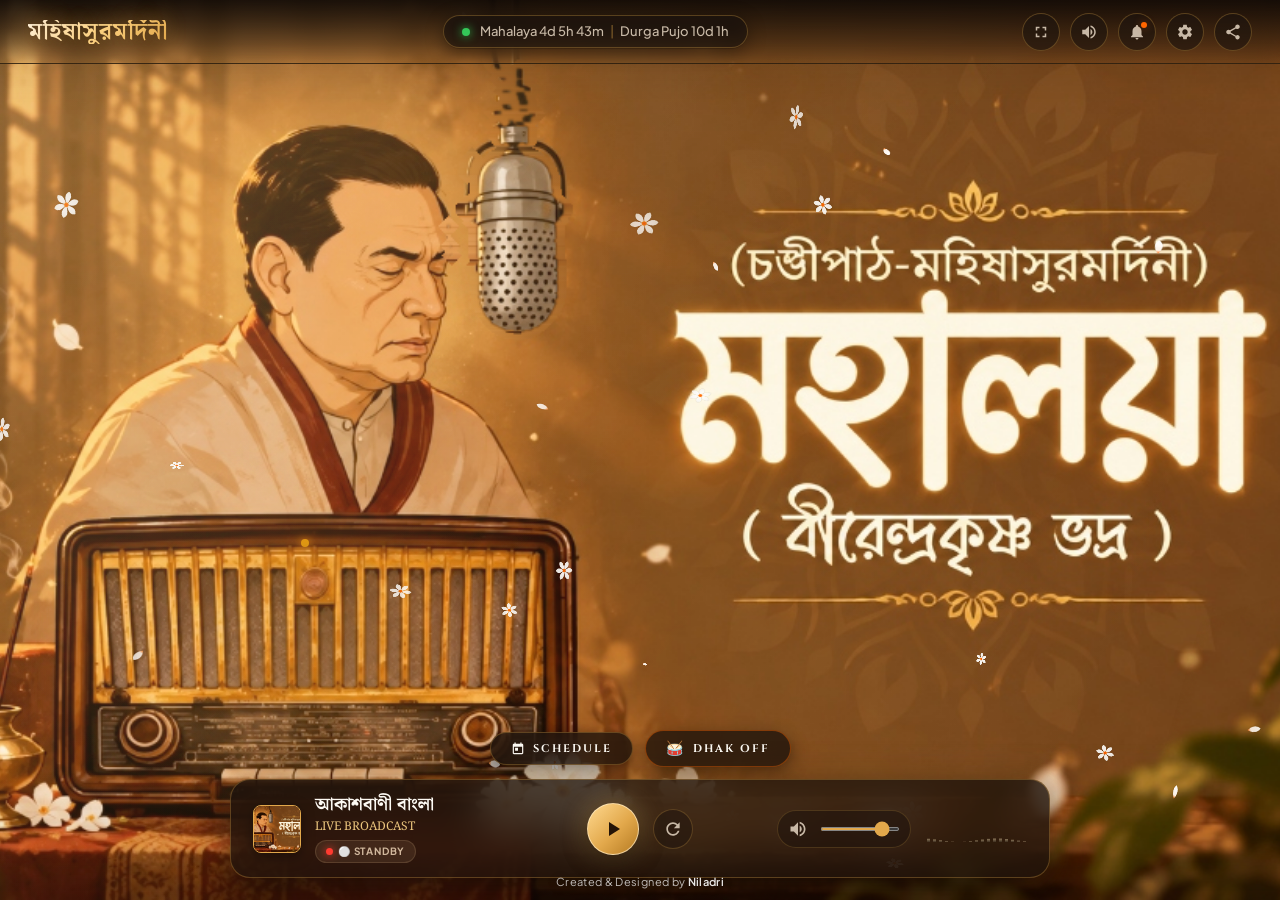
==== commit 6ffe6f27: "Replace Mahalaya audio with live Akashvani radio" ====
--- a/index.html
+++ b/index.html
@@ -3,8 +3,30 @@
 <head>
   <meta charset="UTF-8">
   <meta name="viewport" content="width=device-width, initial-scale=1.0, maximum-scale=5.0">
-  <title>মহিষাসুরমর্দিনী | মহালয়ার পুণ্য প্রভাত - বীরেন্দ্রকৃষ্ণ ভদ্র</title>
-  <meta name="description" content="মহিষাসুরমর্দিনী - মহালয়ার পুণ্য প্রভাতে বীরেন্দ্রকৃষ্ণ ভদ্রের চণ্ডীপাঠ ও ঐতিহ্যবাহী ঢাকের আবহ। জীবন্ত মহালয়া আর্টওয়ার্ক ও পূর্ণপর্দা ডিজিটাল রেডিও অভিজ্ঞতা।">
+  <title>Mahalaya – Mahishasuramardini</title>
+  <meta name="description" content="Mahalaya – Mahishasuramardini. A digital Mahalaya experience with live Akashvani radio.">
+  <meta name="author" content="Niladri">
+  <meta name="robots" content="index, follow">
+  <meta property="og:title" content="Mahalaya – Mahishasuramardini">
+  <meta property="og:description" content="A digital Mahalaya experience with live Akashvani radio.">
+  <meta property="og:type" content="website">
+  <meta property="og:url" content="https://YOUR-VERCEL-DOMAIN.vercel.app/">
+
+  <script type="application/ld+json">
+  {
+    "@context": "https://schema.org",
+    "@type": "WebSite",
+    "name": "Mahalaya",
+    "alternateName": "Mahishasuramardini",
+    "url": "https://YOUR-VERCEL-DOMAIN.vercel.app/",
+    "description": "A digital Mahalaya experience with live Akashvani radio.",
+    "creator": {
+      "@type": "Person",
+      "name": "Niladri"
+    }
+  }
+  </script>
+  <meta name="description" content="আকাশবাণী বাংলা (AIR Bangla) লাইভ সম্প্রচার - মহালয়ার পুণ্য প্রভাতে মহিষাসুরমর্দিনী ও ঐতিহ্যবাহী বেতার সম্প্রচার। প্রসার ভারতী সরাসরি স্ট্রিমিং ও জীবন্ত আর্টওয়ার্ক।">
   <meta name="theme-color" content="#120c08">
 
   <!-- Google Fonts: Heritage Bengali & Classical Display -->
@@ -13,6 +35,26 @@
   <link href="https://fonts.googleapis.com/css2?family=Cinzel:wght@600;700;800;900&family=Noto+Serif+Bengali:wght@400;600;700;800&family=Plus+Jakarta+Sans:wght@400;500;600;700&display=swap" rel="stylesheet">
 
   <link rel="stylesheet" href="css/style.css">
+  <style>
+    .creator-credit {
+      position: fixed;
+      left: 50%;
+      bottom: 10px;
+      transform: translateX(-50%);
+      z-index: 100;
+      color: rgba(255,255,255,.72);
+      font-family: "Plus Jakarta Sans", sans-serif;
+      font-size: 11px;
+      font-weight: 400;
+      letter-spacing: .35px;
+      white-space: nowrap;
+      pointer-events: none;
+      text-shadow: 0 1px 8px rgba(0,0,0,.45);
+    }
+    .creator-credit strong { font-weight: 600; color: rgba(255,255,255,.9); }
+    @media (max-width: 600px) { .creator-credit { bottom: 6px; font-size: 10px; } }
+  </style>
+
 </head>
 <body class="fullscreen-app">
 
@@ -135,90 +177,93 @@
         <svg viewBox="0 0 24 24"><path d="M19 3h-1V1h-2v2H8V1H6v2H5c-1.11 0-1.99.9-1.99 2L3 19c0 1.1.89 2 2 2h14c1.1 0 2-.9 2-2V5c0-1.1-.9-2-2-2zm0 16H5V8h14v11zM7 10h5v5H7z"/></svg>
         SCHEDULE
       </button>
-      <button class="glass-btn dhak-btn" id="btnDhakHero">
+      <button class="glass-btn dhak-btn" id="btnDhakHero" title="ঐতিহ্যবাহী ঢাক (Toggle Dhak)">
         <span class="drum-icon">🥁</span>
-        <span id="heroDhakLabel">DHAK ON</span>
-      </button>
-    </div>
-
-    <!-- Floating Mahalaya Radio Player (STRICTLY NO TIMELINE / NO DURATION) -->
+        <span id="heroDhakLabel">DHAK OFF</span>
+      </button>
+    </div>
+
+    <!-- Floating Akashvani Live Radio Player (STRICTLY NO TIMELINE / NO DURATION) -->
     <div class="player-dock">
       <div class="player-card">
         <div class="player-main-row">
-          <!-- Thumbnail & Titles -->
+          <!-- Thumbnail & Titles: আকাশবাণী বাংলা LIVE BROADCAST -->
           <div class="track-info-group">
             <div class="track-thumbnail">
-              <img src="assets/mahalaya-art.jpg" alt="মহিষাসুরমর্দিনী">
+              <img src="assets/mahalaya-art.jpg" alt="আকাশবাণী বাংলা লাইভ">
             </div>
             <div class="track-text">
-              <div class="track-title">মহিষাসুরমর্দিনী</div>
-              <div class="track-artist">বীরেন্দ্রকৃষ্ণ ভদ্র · মহালয়ার আবহ</div>
+              <div class="track-title" id="trackTitle">আকাশবাণী বাংলা</div>
+              <div class="track-artist" id="trackArtist">LIVE BROADCAST</div>
               <div class="badge-group">
-                <span class="badge-live">
-                  <span class="dot"></span> LIVE
+                <span class="badge-live standby" id="liveBadge">
+                  <span class="dot"></span> 🔴 ON AIR
                 </span>
               </div>
             </div>
           </div>
 
-          <!-- Radio Broadcast Controls (NO TIMELINE, NO PROGRESS BAR) -->
+          <!-- Radio Controls (NO SEEK, NO TIMELINE) -->
           <div class="player-controls">
-            <!-- Restart from beginning -->
-            <button class="ctrl-btn" id="btnRestart" title="প্রথম থেকে শুরু করুন (Restart)" aria-label="Restart broadcast">
-              <svg viewBox="0 0 24 24" fill="currentColor">
-                <path d="M12 5V1L7 6l5 5V7c3.31 0 6 2.69 6 6s-2.69 6-6 6-6-2.69-6-6H4c0 4.42 3.58 8 8 8s8-3.58 8-8-3.58-8-8-8z"/>
-              </svg>
-            </button>
-
-            <!-- Rewind 15 seconds -->
-            <button class="ctrl-btn" id="btnRewind" title="১৫ সেকেন্ড পেছনে (Rewind 15s)" aria-label="Rewind 15 seconds">
-              <svg viewBox="0 0 24 24" fill="currentColor">
-                <path d="M11 18V6l-8.5 6 8.5 6zm.5-6l8.5 6V6l-8.5 6z"/>
-              </svg>
-            </button>
-
-            <!-- Central Prominent Play / Pause -->
-            <button class="btn-play-hero" id="btnPlay" title="সম্প্রচার শুরু করুন (Play/Pause)" aria-label="Play broadcast">
+            <!-- Central Play / Pause -->
+            <button class="btn-play-hero" id="btnPlay" title="আকাশবাণী লাইভ শুনুন (Play)" aria-label="Play Akashvani Broadcast">
               <svg viewBox="0 0 24 24" fill="currentColor">
                 <path d="M8 5v14l11-7z"/>
               </svg>
             </button>
 
-            <!-- Forward 15 seconds -->
-            <button class="ctrl-btn" id="btnForward" title="১৫ সেকেন্ড এগিয়ে (Forward 15s)" aria-label="Forward 15 seconds">
+            <!-- Reconnect Radio Button -->
+            <button class="ctrl-btn" id="btnReconnect" title="পুনরায় সংযোগ করুন (Reconnect Broadcast)" aria-label="Reconnect Broadcast">
               <svg viewBox="0 0 24 24" fill="currentColor">
-                <path d="M4 18l8.5-6L4 6v12zm9-12v12l8.5-6L13 6z"/>
+                <path d="M17.65 6.35C16.2 4.9 14.21 4 12 4c-4.42 0-7.99 3.58-7.99 8s3.57 8 7.99 8c3.73 0 6.84-2.55 7.73-6h-2.08c-.82 2.33-3.04 4-5.65 4-3.31 0-6-2.69-6-6s2.69-6 6-6c1.66 0 3.14.69 4.22 1.78L13 11h7V4l-2.35 2.35z"/>
               </svg>
             </button>
-
-            <!-- Toggle Loop -->
-            <button class="ctrl-btn" id="btnLoop" title="নিরবচ্ছিন্ন লুপ (Toggle Loop)" aria-label="Toggle loop">
-              <svg viewBox="0 0 24 24" fill="currentColor">
-                <path d="M7 7h10v3l4-4-4-4v3H5v6h2V7zm10 10H7v-3l-4 4 4 4v-3h12v-6h-2v4z"/>
-              </svg>
-            </button>
-          </div>
-
-          <!-- Right Group: Analog Spectrum Meters -->
+          </div>
+
+          <!-- Right Group: Volume Slider, Mute, Visualizer -->
           <div class="player-right-group">
+            <!-- Player Volume Group -->
+            <div class="volume-control-group">
+              <button class="ctrl-btn mute-btn" id="btnPlayerMute" title="নিঃশব্দ করুন (Mute)" aria-label="Mute sound">
+                <svg viewBox="0 0 24 24" fill="currentColor">
+                  <path d="M3 9v6h4l5 5V4L7 9H3zm13.5 3c0-1.77-1.02-3.29-2.5-4.03v8.05c1.48-.73 2.5-2.25 2.5-4.02zM14 3.23v2.06c2.89.86 5 3.54 5 6.71s-2.11 5.85-5 6.71v2.06c4.01-.91 7-4.49 7-8.77s-2.99-7.86-7-8.77z"/>
+                </svg>
+              </button>
+              <input type="range" id="playerVolumeSlider" class="radio-volume-slider" min="0" max="1" step="0.05" value="0.85" title="রেডিওর শব্দমাত্রা (Volume)" aria-label="Radio Volume">
+            </div>
+
+            <!-- Analog Spectrum Visualizer -->
             <canvas id="radioVisualizer" class="radio-visualizer-canvas" title="রেডিও তরঙ্গের মাত্রা (Analog Spectrum)"></canvas>
           </div>
         </div>
 
-        <!-- Missing Audio Placeholder Notification Banner -->
-        <div class="audio-notice-banner hidden" id="audioMissingNotice" role="alert">
-          <div class="notice-content">
-            <span>📁 Add <strong>mahalaya.mp3</strong> to the <code>/audio/</code> folder to enable full broadcast playback. In the meantime, procedural Dhak & full studio animations are active!</span>
-          </div>
-          <div>
-            <label for="localAudioInput" class="choose-audio-label">
-              Choose Local Audio
-            </label>
-            <input type="file" id="localAudioInput" accept="audio/*" style="display: none;">
-          </div>
-        </div>
-      </div>
-    </div>
+        <!-- Connection Lost Banner -->
+        <div class="radio-banner connection-lost-banner hidden" id="connectionLostBanner" role="alert">
+          <div class="banner-left">
+            <span class="banner-icon">📡</span>
+            <span class="banner-text">Akashvani connection lost</span>
+          </div>
+          <button class="banner-btn" id="btnBannerReconnect">RECONNECT</button>
+        </div>
+
+        <!-- CORS / Network Fallback Banner -->
+        <div class="radio-banner cors-fallback-banner hidden" id="corsFallbackBanner" role="alert">
+          <div class="banner-left">
+            <span class="banner-icon">📻</span>
+            <span class="banner-text">Akashvani live stream cannot be connected directly from this browser.</span>
+          </div>
+          <a class="banner-btn official-link" id="btnOfficialPortal" href="https://newsonair.gov.in/" target="_blank" rel="noopener noreferrer">
+            Listen on official Akashvani
+            <svg viewBox="0 0 24 24" width="14" height="14" fill="currentColor"><path d="M14 3v2h3.59l-9.83 9.83 1.41 1.41L19 6.41V10h2V3h-7zm-9 4a2 2 0 0 0-2 2v10a2 2 0 0 0 2 2h10a2 2 0 0 0 2-2v-5h-2v5H5V9h5V7H5z"/></svg>
+          </a>
+        </div>
+      </div>
+    </div>
+  </div>
+
+  <!-- Creator Credit -->
+  <div class="creator-credit" aria-label="Website creator">
+    Created &amp; Designed by <strong>Niladri</strong>
   </div>
 
   <!-- =======================================================================
@@ -375,10 +420,12 @@
   </div>
 
   <!-- Scripts -->
+  <script src="js/hls.min.js"></script>
+  <script src="js/akashiVani.js"></script>
   <script src="js/dhak.js"></script>
   <script src="js/sheuli.js"></script>
   <script src="js/smoke.js"></script>
   <script src="js/audio.js"></script>
   <script src="js/app.js"></script>
 </body>
-</html>
+</html>
--- a/css/style.css
+++ b/css/style.css
@@ -579,24 +579,77 @@
 .badge-live {
   display: inline-flex;
   align-items: center;
-  gap: 4px;
-  padding: 2px 8px;
-  background: rgba(255, 59, 48, 0.18);
+  gap: 5px;
+  padding: 3px 10px;
+  background: rgba(255, 59, 48, 0.16);
   border: 1px solid rgba(255, 59, 48, 0.45);
   border-radius: var(--radius-pill);
   font-size: 10px;
   font-weight: 700;
   color: #ff6b6b;
-  letter-spacing: 0.5px;
+  letter-spacing: 0.8px;
+  transition: all var(--transition-fast);
+}
+
+.badge-live.on-air {
+  background: rgba(255, 45, 85, 0.22);
+  border-color: rgba(255, 69, 58, 0.7);
+  color: #ff5252;
+  box-shadow: 0 0 16px rgba(255, 59, 48, 0.4);
+}
+
+.badge-live.standby {
+  background: rgba(140, 110, 80, 0.2);
+  border-color: rgba(140, 110, 80, 0.35);
+  color: #d1b89d;
+}
+
+.badge-live.connecting {
+  background: rgba(226, 168, 75, 0.2);
+  border-color: rgba(226, 168, 75, 0.5);
+  color: var(--gold-light);
+}
+
+.badge-live.warning {
+  background: rgba(255, 149, 0, 0.2);
+  border-color: rgba(255, 149, 0, 0.6);
+  color: #ffb340;
+}
+
+.badge-live.error {
+  background: rgba(255, 59, 48, 0.25);
+  border-color: rgba(255, 59, 48, 0.75);
+  color: #ff7b72;
 }
 
 .badge-live .dot {
-  width: 6px;
-  height: 6px;
-  background: var(--live-red);
+  width: 7px;
+  height: 7px;
+  background: #ff3b30;
   border-radius: 50%;
-  box-shadow: 0 0 8px var(--live-red);
+  box-shadow: 0 0 8px #ff3b30;
+}
+
+.badge-live.on-air .dot,
+.live-pulse {
+  animation: pulseDot 1.2s infinite ease-in-out;
+}
+
+.wait-pulse {
+  background: var(--gold-primary) !important;
+  box-shadow: 0 0 8px var(--gold-primary) !important;
   animation: pulseDot 1.4s infinite ease-in-out;
+}
+
+.warn-pulse {
+  background: #ff9500 !important;
+  box-shadow: 0 0 8px #ff9500 !important;
+  animation: pulseDot 1.0s infinite ease-in-out;
+}
+
+.error-dot {
+  background: #ff453a !important;
+  box-shadow: 0 0 8px #ff453a !important;
 }
 
 .badge-dhak {
@@ -620,73 +673,84 @@
   box-shadow: 0 0 12px rgba(52, 199, 89, 0.35);
 }
 
-/* Player Center Controls */
+/* Player Center Radio Controls (NO SEEK, NO TIMELINE) */
 .player-controls {
   display: flex;
   align-items: center;
-  gap: 12px;
+  gap: 14px;
 }
 
 .ctrl-btn {
-  background: transparent;
-  border: none;
+  background: rgba(36, 24, 15, 0.6);
+  border: 1px solid rgba(226, 168, 75, 0.25);
   color: var(--text-muted);
   cursor: pointer;
   display: inline-flex;
   align-items: center;
   justify-content: center;
-  width: 36px;
-  height: 36px;
+  width: 40px;
+  height: 40px;
   border-radius: 50%;
   transition: all var(--transition-fast);
 }
 
 .ctrl-btn:hover {
   color: var(--gold-light);
-  background: rgba(226, 168, 75, 0.15);
+  background: rgba(226, 168, 75, 0.2);
+  border-color: var(--gold-primary);
   transform: scale(1.08);
+  box-shadow: 0 0 14px rgba(226, 168, 75, 0.3);
 }
 
 .ctrl-btn.active {
   color: var(--gold-light);
-  background: rgba(226, 168, 75, 0.25);
+  background: rgba(226, 168, 75, 0.3);
   box-shadow: 0 0 14px var(--gold-glow);
 }
 
 .ctrl-btn svg {
-  width: 19px;
-  height: 19px;
-}
-
-/* Play/Pause Central Button */
+  width: 20px;
+  height: 20px;
+}
+
+/* Play/Pause Central Hero Button */
 .btn-play-hero {
-  width: 50px;
-  height: 50px;
+  width: 52px;
+  height: 52px;
   border-radius: 50%;
   background: linear-gradient(135deg, #ffd98f 0%, #e2a84b 55%, #b57a22 100%);
-  border: 1.5px solid rgba(255, 235, 195, 0.6);
+  border: 1.5px solid rgba(255, 235, 195, 0.7);
   color: #241407;
   display: inline-flex;
   align-items: center;
   justify-content: center;
   cursor: pointer;
-  box-shadow: 0 6px 20px rgba(0, 0, 0, 0.5),
+  box-shadow: 0 6px 22px rgba(0, 0, 0, 0.55),
               0 0 24px rgba(226, 168, 75, 0.5);
   transition: all var(--transition-normal);
 }
 
 .btn-play-hero:hover {
   transform: scale(1.08);
-  box-shadow: 0 8px 28px rgba(226, 168, 75, 0.75);
+  box-shadow: 0 8px 30px rgba(226, 168, 75, 0.85);
 }
 
 .btn-play-hero svg {
-  width: 22px;
-  height: 22px;
+  width: 24px;
+  height: 24px;
 }
 
 .btn-play-hero.playing {
   animation: playPulse 2.8s infinite ease-in-out;
+}
+
+.spin-icon {
+  animation: spinSlow 2s linear infinite;
+}
+
+@keyframes spinSlow {
+  from { transform: rotate(0deg); }
+  to { transform: rotate(360deg); }
 }
 
 @keyframes playPulse {
@@ -694,11 +758,45 @@
   50% { box-shadow: 0 6px 22px rgba(0, 0, 0, 0.5), 0 0 35px rgba(226, 168, 75, 0.85); }
 }
 
-/* Right Visualizer & Dhak Quick Toggle */
+/* Right Visualizer & Volume Controls */
 .player-right-group {
   display: flex;
   align-items: center;
-  gap: 12px;
+  gap: 16px;
+}
+
+.volume-control-group {
+  display: flex;
+  align-items: center;
+  gap: 8px;
+  background: rgba(32, 20, 12, 0.6);
+  padding: 4px 10px 4px 6px;
+  border-radius: var(--radius-pill);
+  border: 1px solid rgba(226, 168, 75, 0.2);
+}
+
+.volume-control-group .mute-btn {
+  width: 28px;
+  height: 28px;
+  border: none;
+  background: transparent;
+  color: var(--text-muted);
+}
+
+.volume-control-group .mute-btn:hover {
+  color: var(--gold-light);
+  background: transparent;
+  transform: scale(1.1);
+  box-shadow: none;
+}
+
+.radio-volume-slider {
+  width: 80px;
+  accent-color: var(--gold-primary);
+  height: 4px;
+  cursor: pointer;
+  background: rgba(226, 168, 75, 0.25);
+  border-radius: 2px;
 }
 
 .radio-visualizer-canvas {
@@ -707,74 +805,90 @@
   display: block;
 }
 
-.dhak-quick-btn {
-  display: inline-flex;
-  align-items: center;
-  gap: 5px;
-  padding: 6px 12px;
-  background: rgba(45, 30, 18, 0.65);
-  border: 1px solid var(--bg-card-border);
+/* Radio Status Notification Banners (Connection Lost & Fallback) */
+.radio-banner {
+  display: flex;
+  align-items: center;
+  justify-content: space-between;
+  gap: 12px;
+  padding: 10px 16px;
+  border-radius: var(--radius-md);
+  font-size: 12px;
+  transition: all var(--transition-normal);
+  backdrop-filter: blur(14px);
+  -webkit-backdrop-filter: blur(14px);
+  box-shadow: 0 8px 24px rgba(0, 0, 0, 0.4);
+}
+
+.radio-banner.hidden {
+  display: none !important;
+}
+
+.connection-lost-banner {
+  background: rgba(46, 20, 12, 0.92);
+  border: 1px solid rgba(255, 102, 0, 0.5);
+  color: #ffaa66;
+}
+
+.cors-fallback-banner {
+  background: rgba(34, 24, 18, 0.95);
+  border: 1px solid rgba(226, 168, 75, 0.45);
+  color: var(--gold-light);
+}
+
+.banner-left {
+  display: flex;
+  align-items: center;
+  gap: 10px;
+  font-weight: 500;
+  line-height: 1.4;
+}
+
+.banner-icon {
+  font-size: 16px;
+  flex-shrink: 0;
+}
+
+.banner-btn {
+  padding: 6px 14px;
   border-radius: var(--radius-pill);
   font-size: 11px;
-  font-weight: 600;
-  color: var(--text-muted);
+  font-weight: 700;
+  letter-spacing: 1px;
   cursor: pointer;
+  white-space: nowrap;
+  display: inline-flex;
+  align-items: center;
+  gap: 6px;
+  text-decoration: none;
   transition: all var(--transition-fast);
-}
-
-.dhak-quick-btn:hover {
-  border-color: var(--saffron-sheuli);
-  color: #ffb888;
-}
-
-.dhak-quick-btn.active {
-  background: rgba(65, 32, 10, 0.85);
-  border-color: var(--saffron-sheuli);
-  color: #ffcc99;
-  box-shadow: 0 0 12px var(--saffron-glow);
-}
-
-/* Audio Missing Notice Banner */
-.audio-notice-banner {
-  display: flex;
-  align-items: center;
-  justify-content: space-between;
-  gap: 12px;
-  padding: 8px 14px;
-  background: rgba(42, 28, 16, 0.85);
-  border: 1px dashed rgba(226, 168, 75, 0.4);
-  border-radius: var(--radius-md);
-  font-size: 12px;
-  color: var(--gold-light);
-}
-
-.audio-notice-banner.hidden {
-  display: none;
-}
-
-.notice-content {
-  display: flex;
-  align-items: center;
-  gap: 8px;
-  line-height: 1.4;
-}
-
-.choose-audio-label {
-  padding: 4px 10px;
-  background: rgba(226, 168, 75, 0.2);
-  border: 1px solid var(--gold-primary);
-  border-radius: var(--radius-sm);
-  color: var(--gold-light);
-  cursor: pointer;
-  font-size: 11px;
-  font-weight: 600;
-  white-space: nowrap;
-  transition: all var(--transition-fast);
-}
-
-.choose-audio-label:hover {
-  background: var(--gold-primary);
+  flex-shrink: 0;
+}
+
+.connection-lost-banner .banner-btn {
+  background: #ff5500;
+  border: 1px solid #ff7733;
+  color: #ffffff;
+  box-shadow: 0 0 14px rgba(255, 85, 0, 0.5);
+}
+
+.connection-lost-banner .banner-btn:hover {
+  background: #ff6e22;
+  transform: translateY(-1px);
+  box-shadow: 0 0 20px rgba(255, 85, 0, 0.8);
+}
+
+.cors-fallback-banner .official-link {
+  background: linear-gradient(135deg, #e2a84b 0%, #b57a22 100%);
+  border: 1px solid rgba(255, 235, 195, 0.6);
   color: #1a0f07;
+  box-shadow: 0 0 14px rgba(226, 168, 75, 0.4);
+}
+
+.cors-fallback-banner .official-link:hover {
+  background: linear-gradient(135deg, #ffd480 0%, #e2a84b 100%);
+  transform: translateY(-1px);
+  box-shadow: 0 0 20px rgba(226, 168, 75, 0.7);
 }
 
 /* ==========================================================================
@@ -1032,70 +1146,159 @@
    MOBILE & RESPONSIVE ADAPTATIONS
    ========================================================================== */
 @media (max-width: 768px) {
+  body {
+    overflow-x: hidden;
+  }
+
   .site-header {
-    padding: 0 16px;
-    height: 58px;
+    padding: 0 14px;
+    height: 56px;
   }
 
   .brand-title {
-    font-size: 20px;
+    font-size: 19px;
   }
 
   .status-pill {
-    padding: 4px 12px;
-    font-size: 11px;
+    padding: 4px 10px;
+    font-size: 10px;
   }
 
   .bottom-dock-container {
-    width: calc(100% - 20px);
-    bottom: 12px;
+    width: calc(100% - 16px);
+    bottom: 10px;
+    gap: 8px;
+  }
+
+  .hero-actions.floating-actions {
+    justify-content: center;
     gap: 8px;
   }
 
   .player-card {
     padding: 12px 14px;
+    gap: 10px;
   }
 
   .player-main-row {
+    flex-direction: row;
+    align-items: center;
+    justify-content: space-between;
+    gap: 10px;
+  }
+
+  .track-info-group {
+    min-width: unset;
+    flex: 1 1 auto;
+    gap: 10px;
+  }
+
+  .track-thumbnail {
+    width: 44px;
+    height: 44px;
+  }
+
+  .track-title {
+    font-size: 16px;
+  }
+
+  .track-artist {
+    font-size: 11px;
+  }
+
+  .player-controls {
+    gap: 10px;
+  }
+
+  .player-right-group {
+    gap: 10px;
+  }
+
+  .radio-volume-slider {
+    width: 65px;
+  }
+
+  .radio-visualizer-canvas {
+    width: 70px;
+    height: 24px;
+  }
+
+  .radio-banner {
     flex-direction: column;
     align-items: stretch;
-    gap: 10px;
-  }
-
-  .track-info-group {
-    min-width: unset;
-  }
-
-  .player-controls {
+    text-align: center;
+    gap: 8px;
+    padding: 10px 12px;
+  }
+
+  .banner-left {
     justify-content: center;
+    font-size: 12px;
+  }
+
+  .banner-btn {
+    justify-content: center;
+    padding: 8px 16px;
     width: 100%;
   }
-
-  .player-right-group {
-    justify-content: space-between;
-    width: 100%;
-  }
-
-  .radio-visualizer-canvas {
-    width: 80px;
-  }
-}
-
-@media (max-width: 480px) {
-  .brand-title {
-    font-size: 18px;
+}
+
+@media (max-width: 520px) {
+  .site-header {
+    padding: 0 10px;
+  }
+
+  .header-actions {
+    gap: 6px;
   }
 
   .status-pill {
     display: none; /* Keep clean on small mobile */
   }
 
+  .player-main-row {
+    flex-wrap: wrap;
+    gap: 8px;
+  }
+
+  .track-info-group {
+    width: 100%;
+  }
+
+  .player-controls {
+    flex: 0 0 auto;
+  }
+
+  .player-right-group {
+    flex: 1 1 auto;
+    justify-content: flex-end;
+  }
+
+  .radio-volume-slider {
+    width: 55px;
+  }
+
+  .btn-play-hero {
+    width: 48px;
+    height: 48px;
+  }
+
+  .ctrl-btn {
+    width: 38px;
+    height: 38px;
+  }
+}
+
+@media (max-width: 380px) {
+  .brand-title {
+    font-size: 17px;
+  }
+
   .track-title {
-    font-size: 16px;
-  }
-
-  .btn-play-hero {
-    width: 46px;
-    height: 46px;
-  }
-}
+    font-size: 15px;
+  }
+
+  .radio-visualizer-canvas {
+    display: none; /* Conserve space on ultra-narrow phones */
+  }
+}
